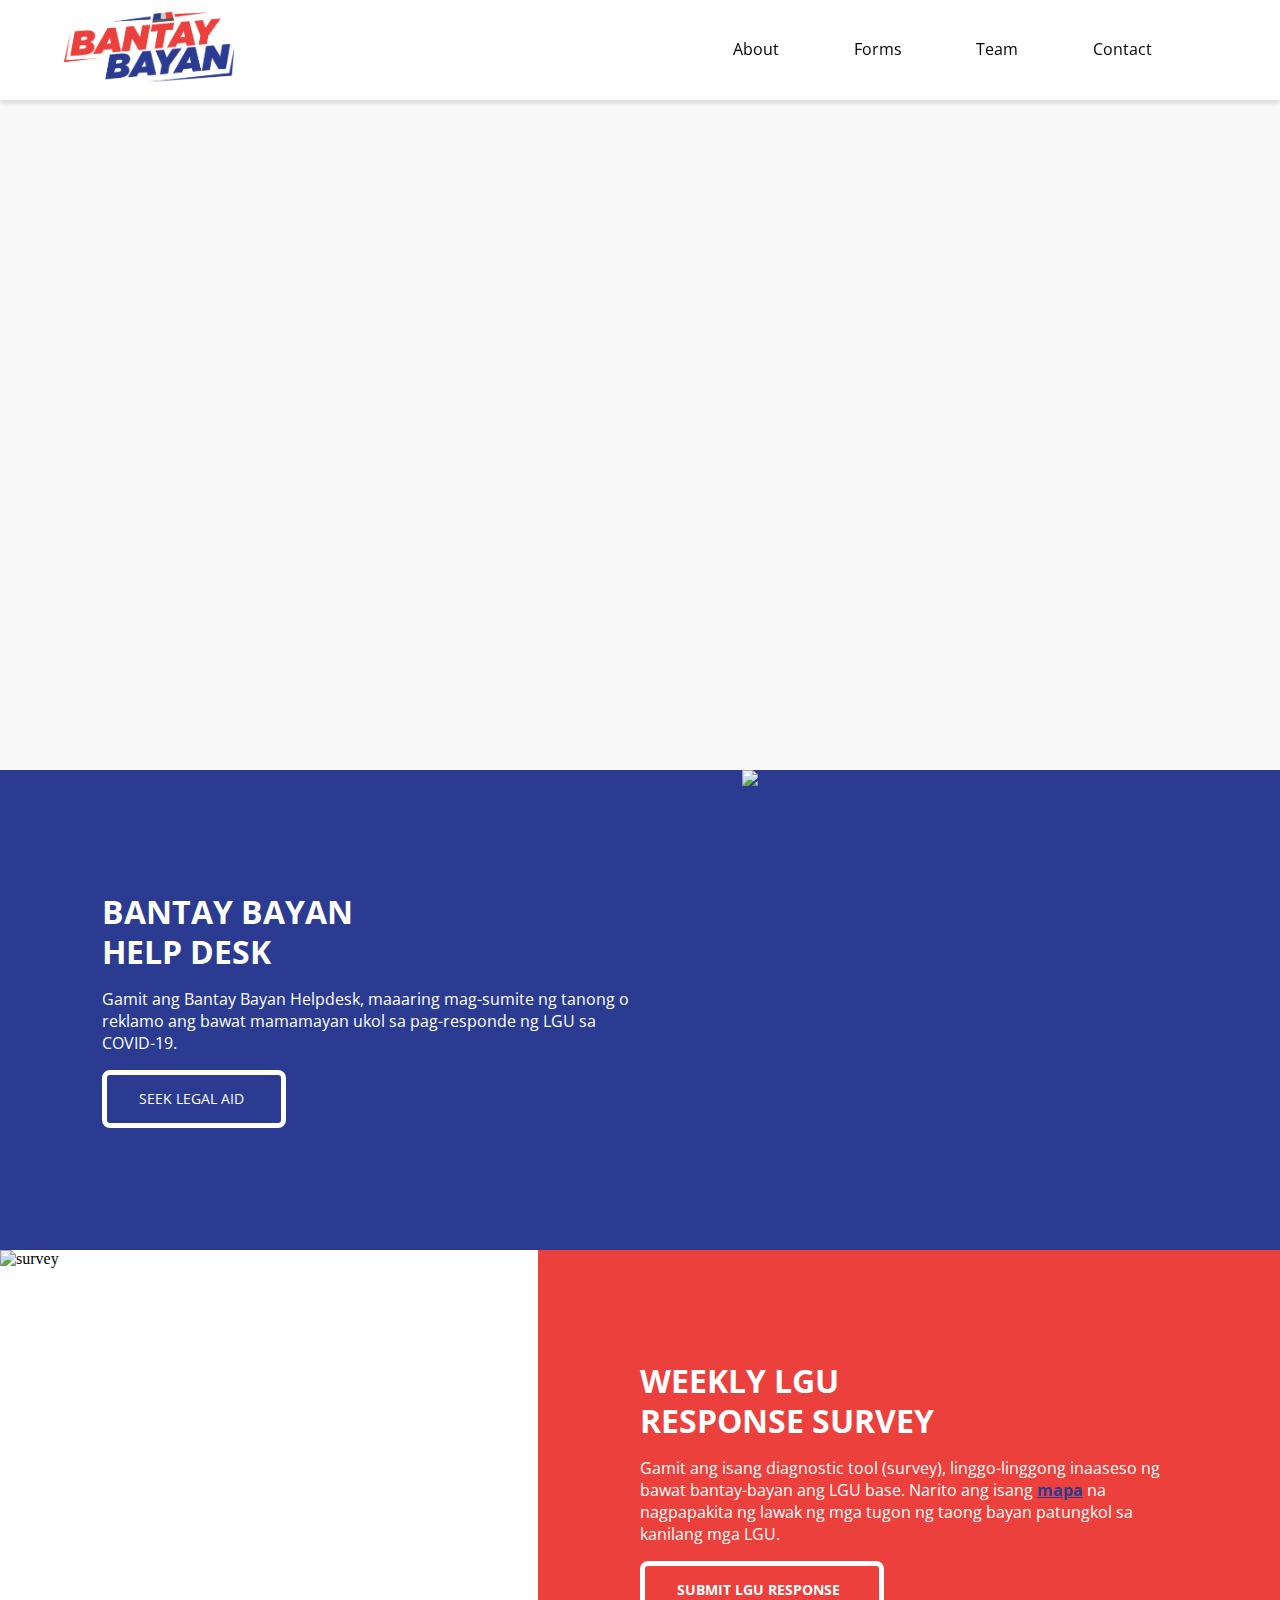
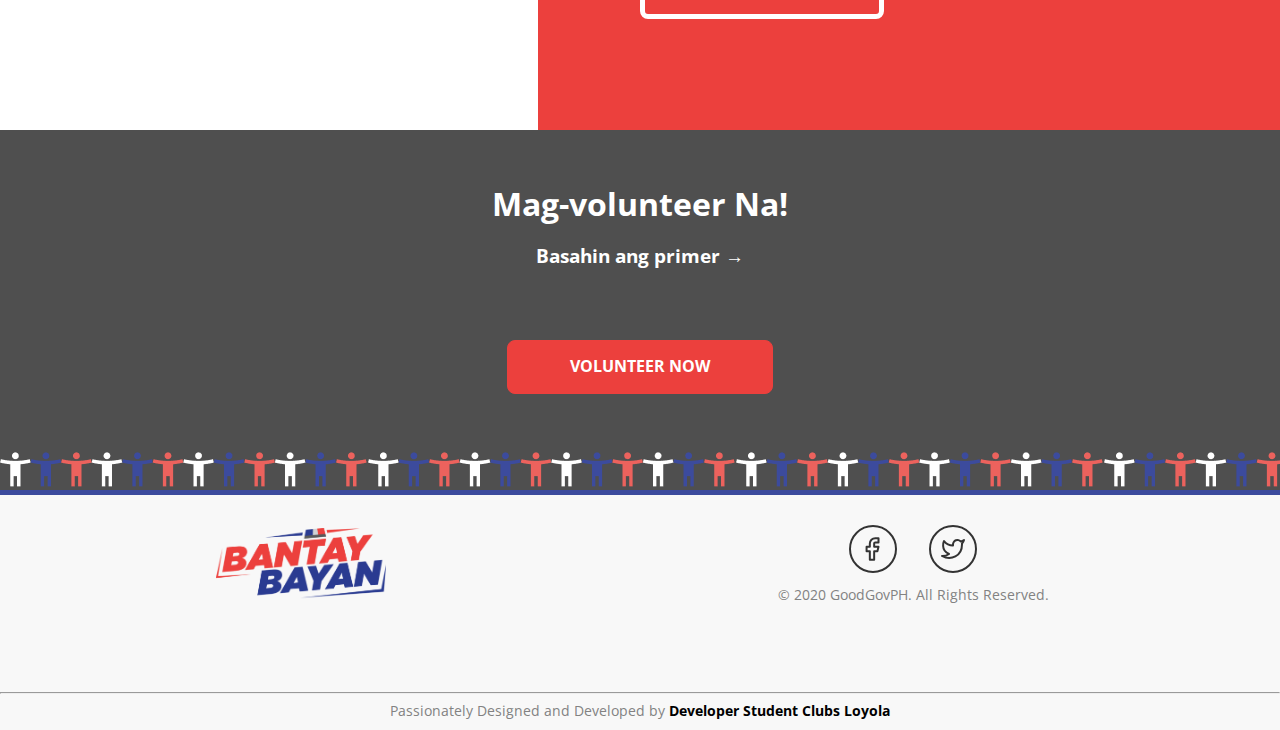
==== public/index.html @ 142b0f73 "remove faqs" ====
<!DOCTYPE html>
<html>

<head>
  <meta charset="utf-8">
  <meta name="viewport" content="width=device-width, initial-scale=1">
  <title>Bantay Bayan</title>


  <meta name="description" content="" />

  <!-- Facebook Meta -->
  <meta property="og:title" content="Bantay Bayan" />
  <meta property="og:type" content="website" />
  <!-- <meta property="og:image" content="http://uxchill.uxsociety.org/uxchillmetadata.png" /> -->
  <meta property="og:description" content="" />

  <!-- update the version number as needed -->
  <script defer src="/__/firebase/7.14.0/firebase-app.js"></script>
  <!-- include only the Firebase features as you need -->
  <script defer src="/__/firebase/7.14.0/firebase-auth.js"></script>
  <script defer src="/__/firebase/7.14.0/firebase-database.js"></script>
  <script defer src="/__/firebase/7.14.0/firebase-messaging.js"></script>
  <script defer src="/__/firebase/7.14.0/firebase-storage.js"></script>
  <!-- initialize the SDK after all desired features are loaded -->
  <script defer src="/__/firebase/init.js"></script>

  <link href="https://fonts.googleapis.com/css2?family=Open+Sans&display=swap" rel="stylesheet">

  <link rel="stylesheet" href="./src/stylesheets/normalize.css">
  <link rel="stylesheet" href="./src/stylesheets/main.css">
  <link rel="stylesheet" href="./src/stylesheets/styles.css">


</head>

<body>

  <nav>
    <label for="check" class="burger_icon">
      <div class="bar1"></div>
      <div class="bar2"></div>
      <div class="bar3"></div>
    </label>

    <input type="checkbox" class="checkbox" id="check" />

    <a href="index.html">
      <img src="./src/assets/images/bantay_bayan_logo.png" class="navLogo" alt="logo" />
    </a>

    <ul class="page_menu">
      <li>
        <!--Buffer-->
      </li>
      <li>
        <a class="about" href="about.html">About</a>
      </li>

      <!--Indepent Forms-->
      <li class="formsdrop_independent">
        <a href="weekly-reports.html" rel="noopener noreferrer" class="WR_Form">Weekly Reports</a>
      </li>
      <li class="formsdrop_independent">
        <a href="help-desk.html" rel="noopener noreferrer" class="HD_Form">Help Desk</a>
      </li>
      <li class="formsdrop_independent">
        <a href="volunteers.html" rel="noopener noreferrer" class="V_Form">Volunteers</a>
      </li>
      <!--End-->

      <li id="forms_id">
        <div class="forms">Forms</div>
        <div class="formsdrop">
          <a href="weekly-reports.html" rel="noopener noreferrer">Weekly Reports</a>
          <a href="help-desk.html" rel="noopener noreferrer">Help Desk</a>
          <a href="volunteers.html" rel="noopener noreferrer">Volunteers</a>
        </div>
      </li>
      <!-- <li>
        <a class="faqs" href="faqs.html">FAQs</a>
      </li> -->
      <li>
        <a class="team" href="teams.html">Team</a>
      </li>
      <li>
        <a class="contact" href="contact.html">Contact</a>
      </li>
    </ul>
  </nav>


  <div class="main">
  </div>

  <div class="helpdesk">
    <div class="helpdesk_content">
      <h1>BANTAY BAYAN <br> HELP DESK </h1>
      <p>
        Gamit ang Bantay Bayan Helpdesk, maaaring mag-sumite ng tanong o reklamo ang bawat mamamayan ukol sa
        pag-responde ng LGU sa <br> COVID-19.
      </p>
      <a href="help-desk.html">SEEK LEGAL AID</a>
    </div>

    <img src="./src/assets/images/help_desk.png" class="helpdesk_pic">

  </div>

  <div class="survey">

    <img class="survey_pic" src="./src/assets/images/weekly_response.png" alt="survey">

    <div class="survey_content">
      <h1>WEEKLY LGU <br> RESPONSE SURVEY </h1>
      <p>
        Gamit ang isang diagnostic tool (survey), linggo-linggong inaaseso ng bawat bantay-bayan ang LGU base. Narito
        ang isang <a href="lgu-response-map.html">mapa</a> na nagpapakita ng lawak ng mga tugon ng taong bayan patungkol
        sa kanilang mga LGU.
      </p>
      <a href="weekly-reports.html" id="submit-lgu-response">SUBMIT LGU RESPONSE</a>
    </div>
  </div>

  <div class="volunteer">
    <div class="volunteer_content">
      <div class="volunteer_label">
        <h1>Mag-volunteer Na!</h1>
        <h3>Basahin ang primer &#8594;</h3>
      </div>
      <a href="volunteers.html">VOLUNTEER NOW</a>
      <div class="minimen">
        <img src="./src/assets/images/Volunteers.png">
        <img src="./src/assets/images/Volunteers.png">
        <img src="./src/assets/images/Volunteers.png">
        <img src="./src/assets/images/Volunteers.png">
      </div>
    </div>
  </div>


  <footer>
    <div class="footerContent">
      <img src="./src/assets/images/bantay_bayan_logo.png" alt="logo" width="170" className="footerLogo" />
      <div class="footerSubContent">
        <div class="footerIcons">
          <a href="https://www.facebook.com/BantayBayanTayo" target="_blank" rel="noopener noreferrer">
            <svg width="48" height="48" viewBox="0 0 48 48" fill="none" xmlns="http://www.w3.org/2000/svg">
              <circle cx="24" cy="24" r="23" stroke="#333333" stroke-width="2" />
              <path
                d="M29.5 13.1666H26.25C24.8134 13.1666 23.4357 13.7373 22.4198 14.7531C21.404 15.769 20.8333 17.1467 20.8333 18.5833V21.8333H17.5833V26.1666H20.8333V34.8333H25.1667V26.1666H28.4167L29.5 21.8333H25.1667V18.5833C25.1667 18.296 25.2808 18.0204 25.484 17.8173C25.6871 17.6141 25.9627 17.5 26.25 17.5H29.5V13.1666Z"
                stroke="#333333" stroke-width="2" stroke-linecap="round" stroke-linejoin="round" />
            </svg>
          </a>

          <a href="https://www.facebook.com/BantayBayanTayo" target="_blank" rel="noopener noreferrer">
            <svg width="48" height="48" viewBox="0 0 48 48" fill="none" xmlns="http://www.w3.org/2000/svg">
              <circle cx="24" cy="24" r="23" stroke="#333333" stroke-width="2" />
              <path
                d="M35 15C34.0424 15.6755 32.9821 16.1922 31.86 16.53C31.2577 15.8376 30.4573 15.3467 29.567 15.124C28.6767 14.9012 27.7395 14.9572 26.8821 15.2845C26.0247 15.6118 25.2884 16.1944 24.773 16.9538C24.2575 17.7131 23.9877 18.6124 24 19.53V20.53C22.2426 20.5756 20.5013 20.1859 18.931 19.3955C17.3607 18.6051 16.0103 17.4387 15 16C15 16 11 25 20 29C17.9405 30.398 15.4872 31.099 13 31C22 36 33 31 33 19.5C32.9991 19.2215 32.9723 18.9436 32.92 18.67C33.9406 17.6635 34.6608 16.3928 35 15V15Z"
                stroke="#333333" stroke-width="2" stroke-linecap="round" stroke-linejoin="round" />
            </svg>
          </a>
        </div>
        <label>&copy; 2020 GoodGovPH. All Rights Reserved.</label>
      </div>
    </div>

    <div class="footerDSC">
      <hr />
      <label>Passionately Designed and Developed by
        <a href="https://dscadmu.org">Developer Student Clubs Loyola</a></label>
    </div>
  </footer>
</body>

</html>
---- public/src/stylesheets/main.css ----
html,
body {
    background: #F8F8F8;
}

.container {
    margin-top: 100px;
    min-height: 100vh;
}
---- public/src/stylesheets/styles.css ----
a,
.forms {
    color: black;
    text-decoration: none;
    font-family: 'Open Sans', sans-serif;
    cursor: pointer;
}


/*Navigation Bar*/
nav {
    display: flex;
    justify-content: center;
    align-items: center;
    position: fixed;
    z-index: 9999999999999999999999999;
    left: 0;
    top: 0;
    width: 100vw;
    height: 100px;
    background-color: white;
    box-shadow: 0 4px 4px rgba(0, 0, 0, 0.1);
}

.checkbox {
    display: none;
}

.burger_icon {
    display: none;
    position: absolute;
    top: 32px;
    right: 32px;
    cursor: pointer;
    margin: 0 16px;
}

.bar1,
.bar2,
.bar3 {
    width: 35px;
    height: 5px;
    margin: 5px 0;
    background-color: #333;
}

.navLogo {
    width: 170px;
    margin-left: 5vw;
}


.page_menu {
    display: flex;
    justify-content: space-between;
    width: 40vw;
    margin-left: 30vw;
    margin-right: 10vw;
    list-style-type: none;
}

.formsdrop_independent {
    display: none;
}

.about:hover {
    color: #2B3B92;
}

.forms:hover {
    color: #EB413A;
}

.formsdrop {
    display: none;
    flex-direction: column;
    justify-content: space-around;
    align-self: center;
    text-align: center;

    position: absolute;
    background-color: white;
    width: 220px;
    min-height: 130px;
    box-shadow: 0 8px 16px 0 rgba(0, 0, 0, 0.2);
    z-index: 2;
}

.formsdrop a {
    display: block;
    padding: 14px 32px;
}

.forms:hover+.formsdrop {
    display: flex;
}

.formsdrop:hover {
    display: flex;
}

.formsdrop a:hover {
    background-color: #ddd;
}

.faqs:hover {
    color: #2B3B92;
}

.team:hover {
    color: #EB413A;
}

.contact:hover {
    color: #2B3B92;
}

/*Footer*/
footer {
    display: flex;
    flex-direction: column;
    justify-content: space-between;
    max-width: 100%;
    height: 235px;
    border-top: 5px solid #3C4B9D;
    color: #828282;
    font-family: 'Open Sans', sans-serif;
    font-size: 14px;
    line-height: 19px;
}

.footerContent {
    display: flex;
    justify-content: space-around;
    align-items: center;
    padding: 0 30px;
    margin-top: 30px;
}

.footerSubContent {
    display: flex;
    flex-direction: column;
    margin-left: 5px;
    padding: 0 16px;
}

.footerSubContent label {
    text-align: center;
}

.footerSubContent label {
    text-align: center;
}

.footerSubContent label {
    text-align: center;
}

.footerIcons {
    display: flex;
    justify-content: center;
    margin-bottom: 8px;
}

.footerIcons svg {
    margin: 0 16px;
}


.footerDSC {
    text-align: center;
    margin-bottom: 10px;
}

.footerDSC a {
    font-weight: bold;
}

/*************************************************************************************************************/


/*************************************************************************************************************/
/*HOMEPAGE*/
/*************************************************************************************************************/


/*Main Section*/
.main {
    width: 100vw;
    height: 600px;
    max-width: 100%;
    padding-top: 100px;
    margin-top: 70px;
    background: url("../assets/images/hero_image.png");
    background-size: 100% 100%;
    background-position: center;
    background-repeat: no-repeat;
}

/*************************************************************************************************************/
/*Helpdesk Section*/
.helpdesk {
    display: flex;
    flex-wrap: nowrap;
    width: 100vw;
    max-width: 100%;
    background: #2A3B91;
}

.helpdesk_content {
    display: flex;
    flex-direction: column;
    justify-content: center;
    width: 50vw;
    height: 480px;
    max-width: 50%;
    padding: 0 8vw;
}

.helpdesk_content p {
    font-family: 'Open Sans', sans-serif;
    color: white;
    line-height: 22px;
}

.helpdesk_content h1 {
    font-family: 'Open Sans', sans-serif;
    color: white;
    margin-top: 0;
    margin-bottom: 0;
    line-height: 40px;
}

.helpdesk_content button {
    text-decoration: none;
}

.helpdesk_content a {
    width: 110px;
    padding: 16px 32px;
    border: 5px solid white;
    border-radius: 8px;
    background-color: #2A3B91;
    color: white;
    font-size: 14px;
    text-decoration: none;
}

.helpdesk_pic {
    width: 50vw;
    max-width: 50%;
}

/*************************************************************************************************************/
/*Survey Section*/
.survey {
    display: flex;
    flex-wrap: nowrap;
    width: 100vw;
    max-width: 100%;
    background: white;
}

.survey_content {
    display: flex;
    flex-direction: column;
    justify-content: center;
    width: 50vw;
    height: 480px;
    max-width: 50%;
    padding: 0 8vw;
    background: #EC403D;
}

.survey_content p {
    font-family: 'Open Sans', sans-serif;
    color: white;
    line-height: 22px;
}

.survey_content a {
    font-weight: bold;
    text-decoration: underline;
    color: #2A3B91;
}

.survey_content h1 {
    font-family: 'Open Sans', sans-serif;
    color: white;
    margin-top: 0;
    margin-bottom: 0;
    line-height: 40px;
}

.survey_content button {
    text-decoration: none;
}

#submit-lgu-response {
    width: 170px;
    padding: 16px 32px;
    border: 5px solid white;
    border-radius: 8px;
    background-color: #EC403D;
    color: white;
    font-size: 14px;
    font-family: 'Open Sans', sans-serif;
    text-decoration: none;
}

.survey_pic {
    width: 50vw;
    max-width: 50%;
}

/*************************************************************************************************************/
/*Volunteer Section*/
.volunteer {
    width: 100vw;
    height: 360px;
    max-width: 100%;
    background: #4F4F4F;
}

.volunteer_content {
    display: flex;
    flex-direction: column;
    justify-content: space-between;
    align-items: center;
    height: inherit;
    background-color: #4F4F4F;
}

.volunteer_label {
    padding-top: 35px;
    color: white;
    font-family: 'Open Sans', sans-serif;
    text-align: center;
}

.volunteer_content a {
    width: 200px;
    height: 20px;
    font-family: 'Open Sans', sans-serif;
    font-weight: bold;
    text-align: center;
    color: white;
    background-color: #EC403D;
    border: 1px solid #EC403D;
    border-radius: 8px;
    text-decoration: none;
    padding: 16px 32px;
}

.minimen {
    display: flex;
    max-width: 100%;
    overflow-x: hidden;
}

.minimen img {
    margin-left: -5px;
    margin-right: -4px;
}

/*************************************************************************************************************/



/*************************************************************************************************************/
/*ABOUT*/
/*************************************************************************************************************/

/*Overview Section*/
.whitebg {
    background: white;
}

.ovw_bantaybayan {
    display: flex;
    align-content: center;
    width: 100vw;
    height: 400px;
    max-width: 100%;
    margin-top: 100px;
    background: url("../assets/images/about_bantaybayan.png");
    background-position: right bottom;
    background-size: 100%;
    background-repeat: no-repeat;
}

.ovw_bantaybayan_content {
    width: 35%;
    margin: 10vh 5vw;
    color: black;
    font-size: 17px;
    font-family: 'Open Sans', sans-serif;
    line-height: 30px;
}

.ovw_bantaybayan_content h5 {
    margin-bottom: 0;
}


/*************************************************************************************************************/
/*Enumeration Section*/
.enm_bantaybayan {
    display: flex;
    flex-direction: column;
    justify-content: space-around;
    align-items: center;
    width: 100vw;
    max-width: 100%;
    height: 640px;
    padding-bottom: 5vh;
    background: #F8F8F8;
}

.enm_bantaybayan_label {
    display: flex;
    width: 80vw;
}

.enm_bantaybayan_label p {
    color: #828282;
    font-family: 'Open Sans', sans-serif;
}

.enm_bantaybayan_card1,
.enm_bantaybayan_card2,
.enm_bantaybayan_card3,
.enm_bantaybayan_card4 {
    display: flex;
    align-items: center;
    width: 80vw;
    height: 15vh;
    padding: 8px 16px;
    background: white;
    box-shadow: 0 4px 8px 0 rgba(0, 0, 0, 0.2);
    transition: 0.3s;
}

.enm_bantaybayan_card1 h1,
.enm_bantaybayan_card2 h1,
.enm_bantaybayan_card3 h1,
.enm_bantaybayan_card4 h1 {
    color: #EC403D;
    font-size: 7vh;
    font-family: 'Open Sans', sans-serif;
    margin: 0 2vw;
}

.enm_bantaybayan_card1 p,
.enm_bantaybayan_card2 p,
.enm_bantaybayan_card3 p,
.enm_bantaybayan_card4 p {
    color: black;
    font-family: 'Open Sans', sans-serif;
}

.enm_bantaybayan_card1:hover,
.enm_bantaybayan_card2:hover,
.enm_bantaybayan_card3:hover,
.enm_bantaybayan_card4:hover {
    box-shadow: 0 8px 16px 0 rgba(0, 0, 0, 0.3);
}

/*************************************************************************************************************/
/*Details Section*/
.dtl_bantaybayan {
    display: flex;
    flex-direction: column;
    width: 100vw;
    max-width: 100%;
    background: white;
}

.citizen_mobilization {
    display: flex;
    flex-direction: column;
    width: 80vw;
    margin: 15vh auto 0 auto;
}

.citizen_mobilization_subcontent {
    display: flex;
    justify-content: space-between;
    align-items: center;
    margin-bottom: 30px;
}

.citizen_mobilization_subcontent div {
    width: 60%;
}

.citizen_mobilization_subcontent h4 {
    color: #3C4B9D;
    font-family: 'Open Sans', sans-serif;
    font-size: 24px;
    font-weight: bold;
}

.citizen_mobilization_subcontent h5 {
    margin-bottom: 0;
    color: #1d1c1c;
    font-family: 'Open Sans', sans-serif;
    font-size: 19px;
    font-weight: bold;
}

.citizen_mobilization_subcontent p {
    color: #828282;
    font-family: 'Open Sans', sans-serif;
    font-size: 17px;
    line-height: 30px;
}

.citizen_mobilization_logo {
    width: 270px;
    height: 270px;
}

.citizen_mobilization_cards {
    display: flex;
    flex-wrap: wrap;
    justify-content: space-between;
}

.citizen_mobilization_card1,
.citizen_mobilization_card2,
.citizen_mobilization_card3,
.citizen_mobilization_card4 {
    width: 24%;
    height: 200px;
    border: 1px solid #BDBDBD;
    box-sizing: border-box;
    border-radius: 4px;
}

.citizen_mobilization_card1 p,
.citizen_mobilization_card2 p,
.citizen_mobilization_card3 p,
.citizen_mobilization_card4 p {
    display: flex;
    align-content: center;
    color: #4F4F4F;
    font-family: 'Open Sans', sans-serif;
    font-size: 12px;
    line-height: 30px;
}

.citizen_mobilization_card1 img,
.citizen_mobilization_card2 img,
.citizen_mobilization_card3 img,
.citizen_mobilization_card4 img {
    width: 20px;
    height: 20px;
    margin: 5px 10px 0;
}

.citizen_mobilization_card1 ul,
.citizen_mobilization_card2 ul,
.citizen_mobilization_card3 ul,
.citizen_mobilization_card4 ul {
    font-family: 'Open Sans', sans-serif;
    font-size: 12px;
    line-height: 25px;
    color: #828282;
}

.citizen_mobilization hr {
    width: 100%;
    margin-top: 7vh;
}

.legal_response {
    display: flex;
    flex-direction: column;
    width: 80vw;
    margin: 0 auto;
}

.legal_response_content {
    display: flex;
    justify-content: space-between;
    align-items: center;
    width: inherit;
}

.legal_response_subcontent {
    width: 60%;
}

.legal_response_subcontent h4 {
    color: #3C4B9D;
    font-family: 'Open Sans', sans-serif;
    font-size: 24px;
    font-weight: bold;
}

.legal_response_subcontent p {
    color: #828282;
    font-family: 'Open Sans', sans-serif;
    font-size: 17px;
    line-height: 30px;
}

.legal_response_logo {
    width: 190px;
    height: 190px;
    margin: 0 5vw;
}

.lr_logo2 {
    margin-left: 94px;
}

.legal_response hr {
    width: 100%;
    margin-top: 7vh;
}

.usap_tayo {
    display: flex;
    flex-direction: column;
    width: 80vw;
    margin: 0 auto;
}

.usap_tayo_content {
    display: flex;
    justify-content: space-between;
    align-items: center;
    width: inherit;
}

.usap_tayo_subcontent {
    width: 60%;
}

.usap_tayo_subcontent h4 {
    color: #3C4B9D;
    font-family: 'Open Sans', sans-serif;
    font-size: 24px;
    font-weight: bold;
}

.usap_tayo_subcontent p {
    color: #828282;
    font-family: 'Open Sans', sans-serif;
    font-size: 17px;
    line-height: 30px;
}

.usap_tayo_logo {
    width: 190px;
    height: 190px;
    margin: 0 5vw;
}

.usap_tayo iframe {
    width: 100%;
    height: 232px;
    margin-top: 7vh;
    margin-bottom: 15vh;
}

/*************************************************************************************************************/
/*Partner Section*/
.partner_details {
    display: flex;
    flex-direction: column;
    width: 100vw;
    max-width: 100%;
    background: #F8F8F8;
}

.partner_label p {
    width: 80%;
    color: #828282;
    font-family: 'Open Sans', sans-serif;
    margin: 60px auto 30px auto;
    text-align: center;
}

.partner_content {
    display: flex;
    justify-content: space-around;
    align-items: center;
    width: 80%;
    margin: 0 auto 15vh auto;
    background: #F8F8F8;
}

.partner_subcontent1 {
    width: 38%;
    padding: 5%;
    box-shadow: 0px 4px 4px rgba(0, 0, 0, 0.05);
    border-radius: 4px;
    background: white;
}

.partner_subcontent1_head {
    display: flex;
    align-items: center;
}

.abt_good_gov_logo {
    width: 80px;
    margin-right: 10px;
}

.partner_subcontent1_head h4 {
    font-family: 'Open Sans', sans-serif;
    color: #4F4F4F;
    margin-right: 10px;
}

.abt_fb_1 {
    margin-right: 5px;
}

.partner_subcontent1 p {
    font-family: 'Open Sans', sans-serif;
    font-size: 14px;
    line-height: 30px;
    color: #828282;
}

.partner_subcontent2 {
    width: 38%;
    padding: 5%;
    box-shadow: 0px 4px 4px rgba(0, 0, 0, 0.05);
    border-radius: 4px;
    background: white;
}

.partner_subcontent2_head {
    display: flex;
    align-items: center;
}

.abt_dsc_logo {
    width: 80px;
    margin-right: 10px;
}

.partner_subcontent2_head h4 {
    font-family: 'Open Sans', sans-serif;
    color: #4F4F4F;
    margin-right: 10px;
}

.abt_fb_2 {
    margin-right: 5px;
}

.partner_subcontent2 p {
    font-family: 'Open Sans', sans-serif;
    font-size: 14px;
    line-height: 30px;
    color: #828282;
}

/*************************************************************************************************************/
/*Organization Logos Section*/
.organizations {
    display: flex;
    flex-direction: column;
    width: 100vw;
    max-width: 100%;
    background: white;
}

.organizations_label p {
    width: 80%;
    color: #828282;
    font-family: 'Open Sans', sans-serif;
    margin: 60px auto 30px auto;
    text-align: center;
}

.org_content {
    display: flex;
    justify-content: center;
    align-items: center;
    flex-wrap: wrap;
    width: 75%;
    margin: auto;
    padding-bottom: 90px;
}

.org {
    display: flex;
    flex-direction: column;
    align-items: center;
    width: 120px;
    height: 100%;
    margin: 30px;
}

.org h4 {
    font-family: 'Open Sans', sans-serif;
    color: #4F4F4F;
    margin: 5px 0;
    text-align: center;
}

.the_initiative_ph_logo,
.kadiwa_logo,
.kilos_logo,
.advocates_logo,
.skc_logo {
    object-fit: contain;
    width: 120px;
    height: 120px;
    margin-bottom: 5px;
}

.about_footer {
    display: flex;
    flex-direction: column;
    justify-content: space-between;
    max-width: 100%;
    height: 235px;
    border-top: 5px solid #FFEB34;
    color: #828282;
    font-family: 'Open Sans', sans-serif;
    font-size: 14px;
    line-height: 19px;
}

/*************************************************************************************************************/


/*************************************************************************************************************/
/*TEAM*/
/*************************************************************************************************************/
.teams_header {
    display: flex;
    align-items: center;
    width: 100%;
    height: 140px;
    background: linear-gradient(rgba(0, 0, 0, 0.7), rgba(0, 0, 0, 0.7)), url("../assets/images/about_bantaybayan.png");
    background-position: center;
}

.teams_header h1 {
    font-family: 'Open Sans', sans-serif;
    font-size: 24px;
    line-height: 33px;
    color: #FFFFFF;
    margin-left: 8vw;
}

/*************************************************************************************************************/
/*Structure Section*/
.teams_structure {
    width: 100vw;
    max-width: 100%;
    background: white;
}

.teams_structure_body {
    display: flex;
    justify-content: center;
    align-items: center;
    width: 100%;
}

.teams_structure_body img {
    width: 90vw;
    margin: 80px 0;
}

/*************************************************************************************************************/
/*GoodGovPH and DSC Section*/
.team {
    width: 100%;
}

.team_members {
    display: flex;
    justify-content: space-around;
    flex-wrap: wrap;
    width: 90%;
    padding: 5%;
}

.member {
    display: flex;
    flex-direction: column;
    align-items: center;
    width: 260px;
    height: 230px;
    margin: 20px 0;
}

.member img {
    width: 160px;
    height: 160px;
    border-radius: 50%;
    object-fit: cover;
}

.member h3 {
    font-family: 'Open Sans', sans-serif;
    font-weight: normal;
    font-size: 16px;
    line-height: 20px;
    color: #4F4F4F;
    margin-bottom: 0;
}

.member h5 {
    font-family: 'Open Sans', sans-serif;
    font-weight: bold;
    font-size: 10px;
    line-height: 20px;
    color: #3C4B9D;
    margin-top: 0;
}

/*************************************************************************************************************/
@media screen and (max-width: 1330px) {

    .partner_subcontent1,
    .partner_subcontent2 {
        min-height: 400px;
    }
}

@media screen and (max-width: 1300px) {

    /*ABOUT SETTINGS*/

    .citizen_mobilization_cards {
        height: 420px;
    }

    .citizen_mobilization_card1,
    .citizen_mobilization_card2,
    .citizen_mobilization_card3,
    .citizen_mobilization_card4 {
        width: 49%;
        margin: 5px 0;
    }
}

@media screen and (max-width: 1240px) {

    .partner_subcontent1,
    .partner_subcontent2 {
        min-height: 450px;
    }
}

@media screen and (max-width: 1000px) {
    .navLogo {
        width: 120px;
        margin-left: -45vw;
    }

    .burger_icon {
        display: block;
    }

    #forms_id {
        display: none;
    }

    .formsdrop_independent {
        display: block;
    }

    .page_menu {
        flex-direction: column;
        justify-content: center;
        width: 100vw;
        max-width: inherit;
        height: 100vh;
        align-items: center;
        text-align: center;
        position: fixed;
        top: 0;
        top: -100%;
        background: white;
        padding: 0;
        margin: 0;
        transition: all 0.5s;
        z-index: -1;
        opacity: 0;
    }

    .page_menu li {
        margin: 4vh 0;
    }

    .about:hover {
        color: #2B3B92;
    }

    .WR_Form:hover {
        color: #EB413A;
    }

    .HD_Form:hover {
        color: #2B3B92;
    }

    .V_Form:hover {
        color: #EB413A;
    }

    .faqs:hover {
        color: #2B3B92;
    }

    .team:hover {
        color: #EB413A;
    }

    .contact:hover {
        color: #2B3B92;
    }

    #check:checked~ul {
        top: 0;
        opacity: 1;
    }

    .main {
        background-size: 180% 100%;
        background-position: right center;
    }

    .helpdesk {
        flex-direction: column-reverse;
        overflow-x: hidden;
    }

    .helpdesk_content {
        width: 90vw;
        max-width: 90%;
    }

    .helpdesk_pic {
        width: 100vw;
        max-width: 100%;
    }

    .survey {
        flex-direction: column;
        overflow-x: hidden;
    }

    .survey_content {
        width: 90vw;
        max-width: 90%;
    }

    .survey_pic {
        width: 100vw;
        max-width: 100%;
    }

    /*ABOUT SETTINGS*/

    .ovw_bantaybayan_logo {
        display: none;
    }

    .ovw_bantaybayan_content {
        width: 75%;
    }

    .citizen_mobilization_subcontent div {
        width: 100%;
    }

    .citizen_mobilization_logo {
        display: none
    }

    .legal_response_logo {
        display: none;
    }

    .legal_response_subcontent {
        width: 100%
    }

    .usap_tayo_logo {
        display: none;
    }

    .usap_tayo_subcontent {
        width: 100%;
    }

    .partner_content {
        flex-direction: column;
    }

    .partner_subcontent1 {
        width: 100%;
        height: auto;
        margin-bottom: 10px;
    }

    .partner_subcontent2 {
        width: 100%;
        height: auto;
    }

}

@media screen and (max-width: 700px) {

    /*ABOUT SETTINGS*/

    .citizen_mobilization_cards {
        height: 910px;
    }

    .citizen_mobilization_card1,
    .citizen_mobilization_card2,
    .citizen_mobilization_card3,
    .citizen_mobilization_card4 {
        width: 98%;
    }

    /*TEAM SETTINGS*/

    .teams_structure {
        display: none;
    }
}

@media screen and (max-width: 550px) {
    .main {
        height: 450px;
    }

    .ovw_bantaybayan_content {
        font-size: 13px;
    }
}

@media screen and (max-width: 375px) {
    .navLogo {
        margin-left: -43vw;
    }

    .main {
        height: 300px;
        margin-top: 100px;
    }

    .footerContent {
        margin-top: 0;
        justify-content: space-around;
        flex-direction: column;
    }

    .footerContent img,
    .footerIcons {
        margin-top: 10px;
    }

    /*ABOUT SETTINGS*/

    .ovw_bantaybayan_content {
        width: 100%;
        font-size: 12px;
    }

    .enm_bantaybayan_card1 p,
    .enm_bantaybayan_card2 p,
    .enm_bantaybayan_card3 p,
    .enm_bantaybayan_card4 p {
        font-size: 10px;
    }

    .citizen_mobilization_card1 p,
    .citizen_mobilization_card2 p,
    .citizen_mobilization_card3 p,
    .citizen_mobilization_card4 p {
        font-size: 11px;
    }

    .citizen_mobilization_card1 ul,
    .citizen_mobilization_card2 ul,
    .citizen_mobilization_card3 ul,
    .citizen_mobilization_card4 ul {
        font-size: 11px;
    }

    .org_content {
        flex-direction: column;
        margin-bottom: 50px;
    }

    .org1,
    .org2 {
        margin-bottom: 40px;
    }
}

/*************************************************************************************************************/
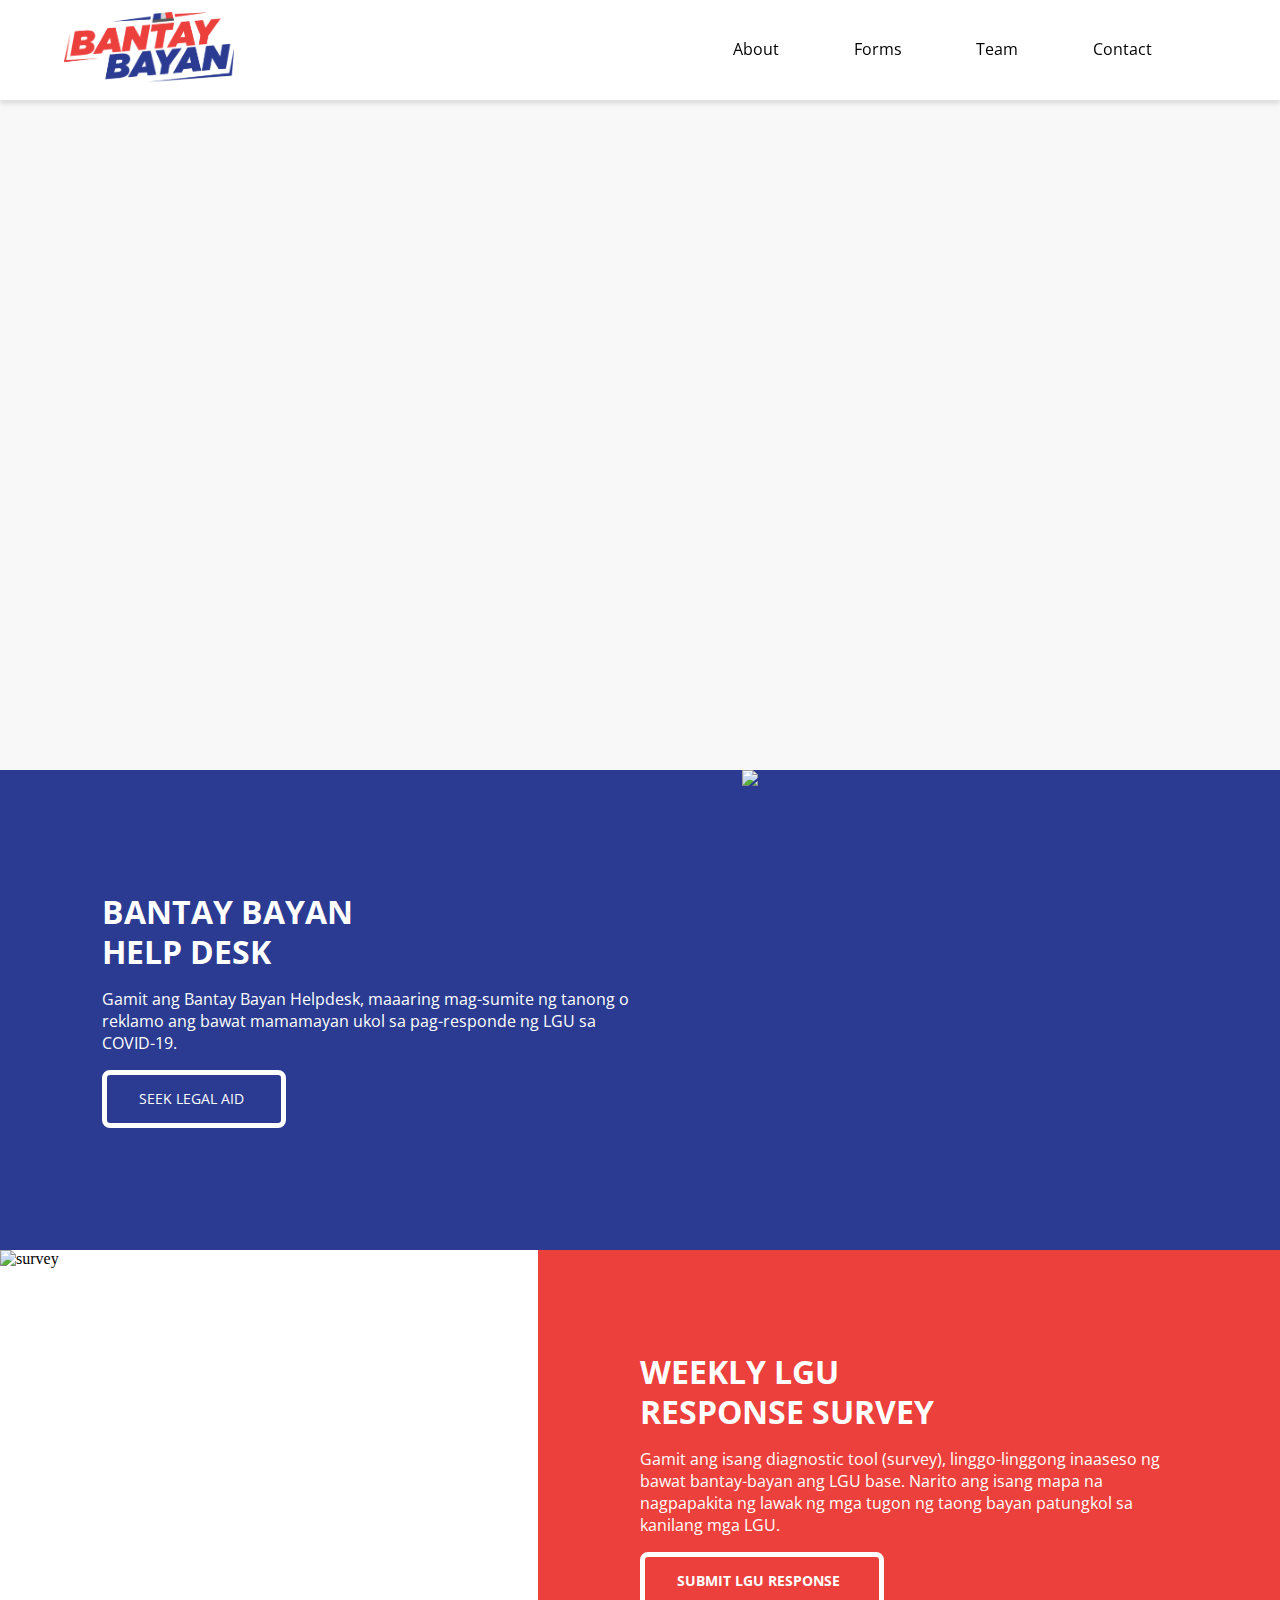
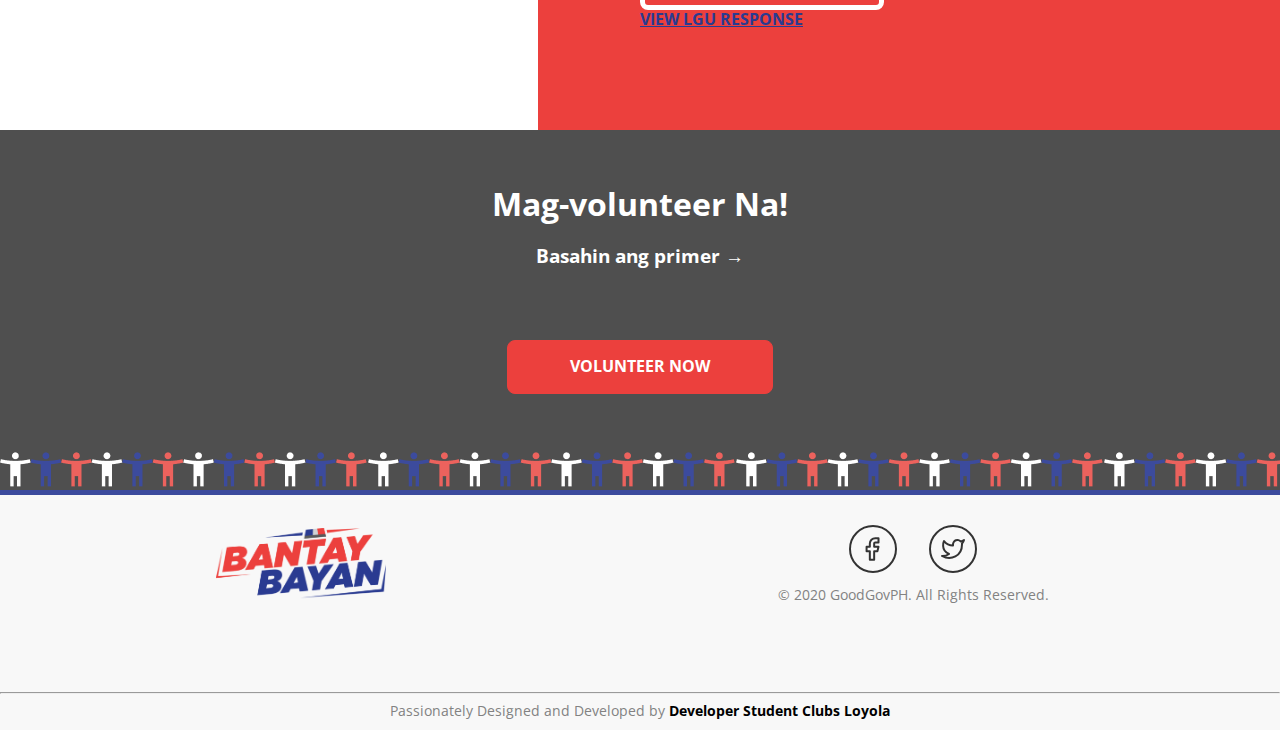
==== commit 069c3b6f: "fix metadata" ====
--- a/public/index.html
+++ b/public/index.html
@@ -4,16 +4,19 @@
 <head>
   <meta charset="utf-8">
   <meta name="viewport" content="width=device-width, initial-scale=1">
-  <title>Bantay Bayan</title>
-
-
-  <meta name="description" content="" />
-
-  <!-- Facebook Meta -->
+  <title>Home | Bantay Bayan</title>
   <meta property="og:title" content="Bantay Bayan" />
+  <meta developer="Harvey Jay Sison" site="https://harveysison.com">
+  <meta developer="Tyrone Justin Sta. Maria" site="https://github.com/tanzellgo">
   <meta property="og:type" content="website" />
-  <!-- <meta property="og:image" content="http://uxchill.uxsociety.org/uxchillmetadata.png" /> -->
-  <meta property="og:description" content="" />
+  <meta property="og:url" content="https://bantaybayan.com/" />
+  <meta property="og:image" content="http://bantaybayan.com/src/assets/images/hero_image.png" />
+  <meta property="og:image:secure_url" content="https://bantaybayan.com/src/assets/images/hero_image.png" />
+  <meta property="og:site_name" content="Bantay Bayan" />
+  <meta property="og:description"
+    content="Ang Bantay Bayan ay citizen-watch program na inilunsad ng GoodGov PH upang siguraduhin na ang ating mga lokal na pamahalaan (LGU) ay may ginagawang mga hakbang sa mga pangangailangan ng mga mamamayan sa panahon ng krisis tulad ng COVID-19." />
+  <meta name="description"
+    content="Ang Bantay Bayan ay citizen-watch program na inilunsad ng GoodGov PH upang siguraduhin na ang ating mga lokal na pamahalaan (LGU) ay may ginagawang mga hakbang sa mga pangangailangan ng mga mamamayan sa panahon ng krisis tulad ng COVID-19." />
 
   <!-- update the version number as needed -->
   <script defer src="/__/firebase/7.14.0/firebase-app.js"></script>
@@ -115,10 +118,11 @@
       <h1>WEEKLY LGU <br> RESPONSE SURVEY </h1>
       <p>
         Gamit ang isang diagnostic tool (survey), linggo-linggong inaaseso ng bawat bantay-bayan ang LGU base. Narito
-        ang isang <a href="lgu-response-map.html">mapa</a> na nagpapakita ng lawak ng mga tugon ng taong bayan patungkol
+        ang isang mapa na nagpapakita ng lawak ng mga tugon ng taong bayan patungkol
         sa kanilang mga LGU.
       </p>
       <a href="weekly-reports.html" id="submit-lgu-response">SUBMIT LGU RESPONSE</a>
+      <a href="lgu-response-map.html" id="view-lgu-response">VIEW LGU RESPONSE</a>
     </div>
   </div>
 
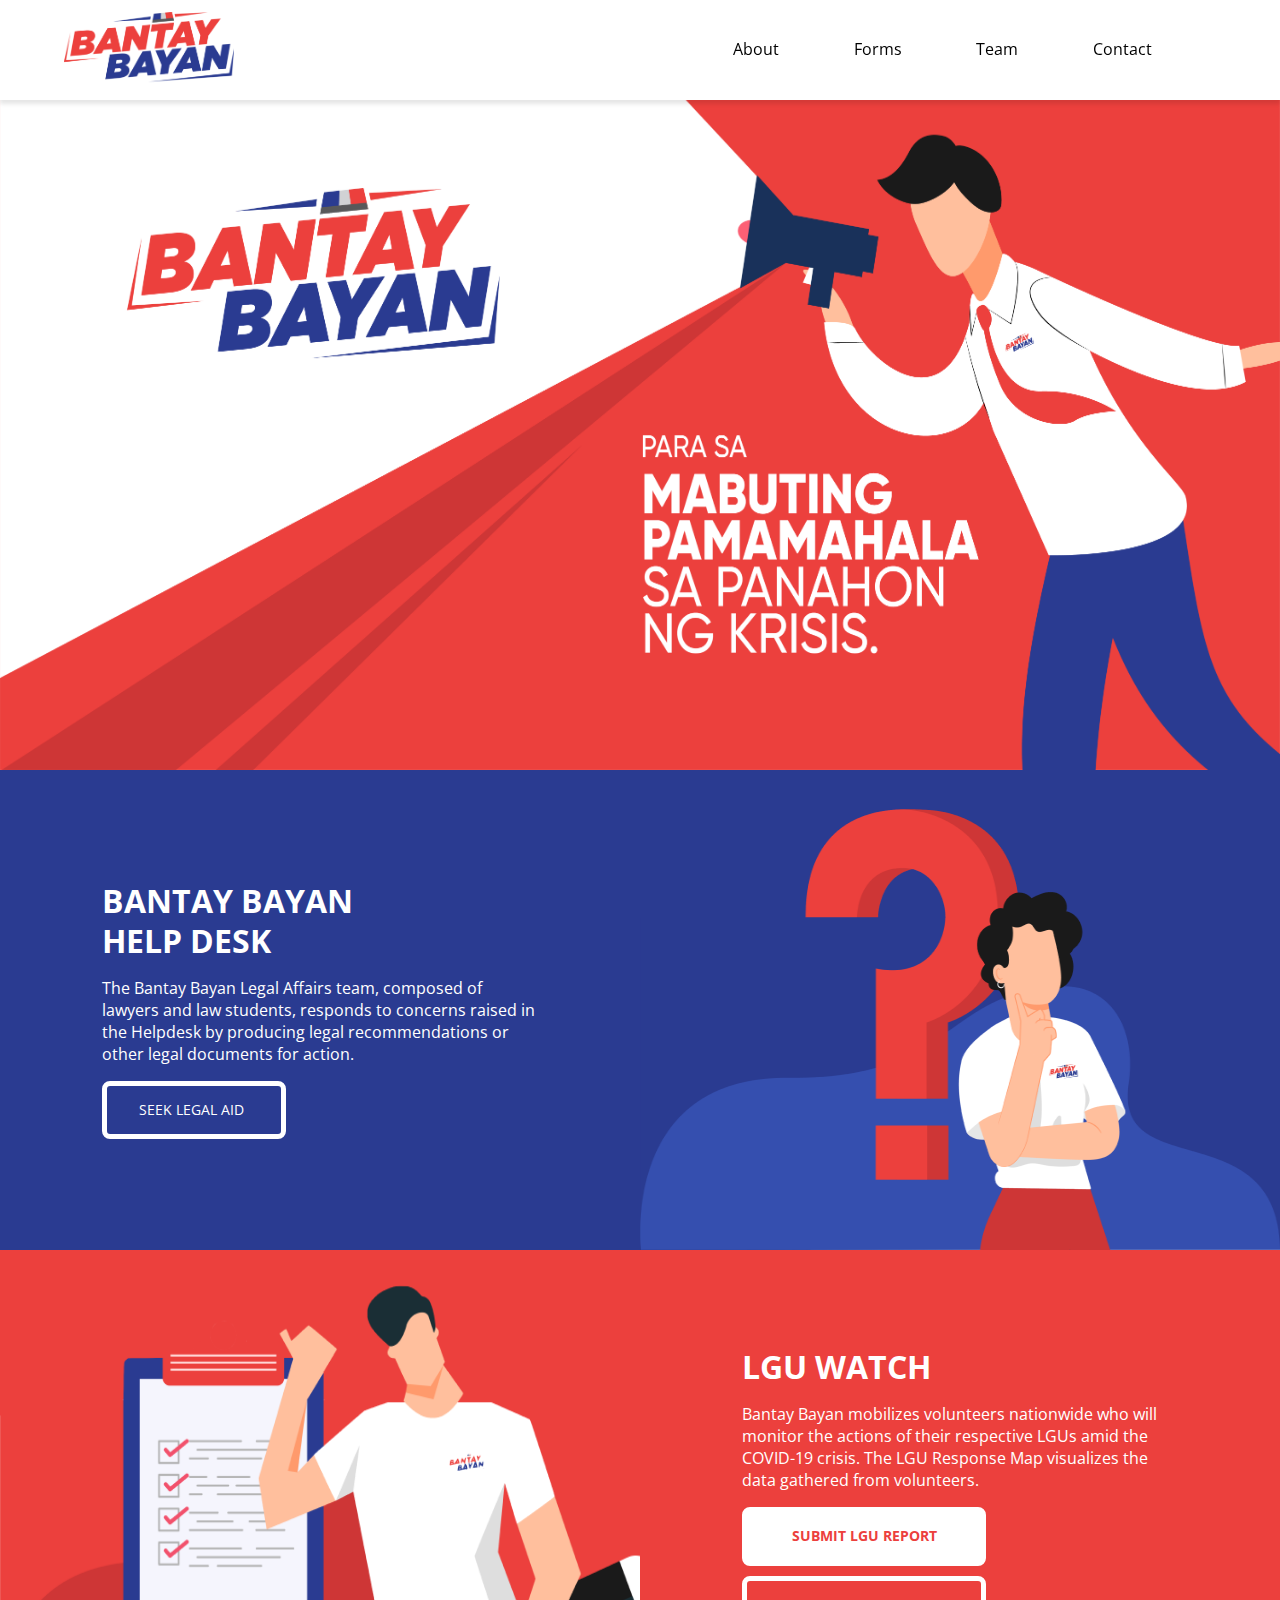
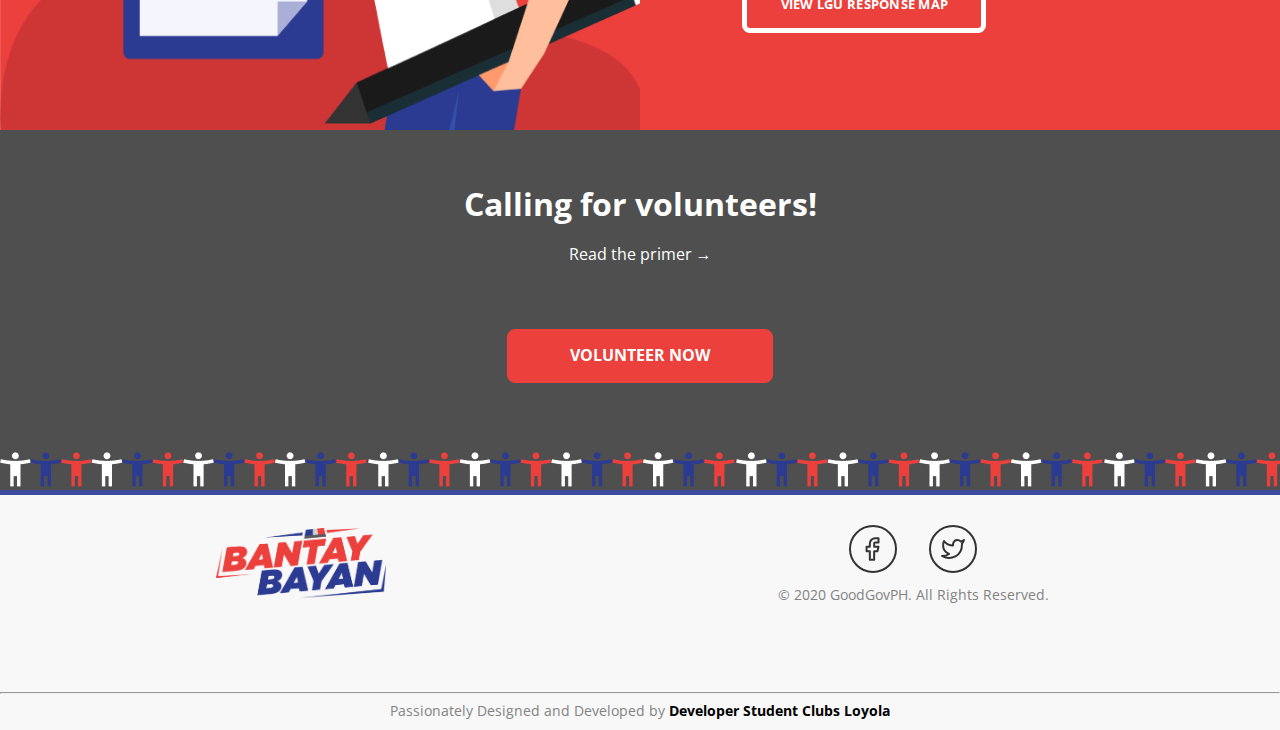
==== commit ff3f0129: "Merge pull request #15 from dsc-ateneo-de-manila-university/tanzell--launch-revisions" ====
--- a/public/index.html
+++ b/public/index.html
@@ -7,7 +7,7 @@
   <title>Home | Bantay Bayan</title>
   <meta property="og:title" content="Bantay Bayan" />
   <meta developer="Harvey Jay Sison" site="https://harveysison.com">
-  <meta developer="Tyrone Justin Sta. Maria" site="https://github.com/tanzellgo">
+  <meta developer="Tanzell Go" site="https://github.com/tanzellgo">
   <meta property="og:type" content="website" />
   <meta property="og:url" content="https://bantaybayan.com/" />
   <meta property="og:image" content="http://bantaybayan.com/src/assets/images/hero_image.png" />
@@ -62,22 +62,22 @@
 
       <!--Indepent Forms-->
       <li class="formsdrop_independent">
-        <a href="weekly-reports.html" rel="noopener noreferrer" class="WR_Form">Weekly Reports</a>
+        <a href="weekly-reports.html" class="WR_Form">Weekly Reports</a>
       </li>
       <li class="formsdrop_independent">
-        <a href="help-desk.html" rel="noopener noreferrer" class="HD_Form">Help Desk</a>
+        <a href="help-desk.html" class="HD_Form">Help Desk</a>
       </li>
       <li class="formsdrop_independent">
-        <a href="volunteers.html" rel="noopener noreferrer" class="V_Form">Volunteers</a>
+        <a href="volunteers.html" class="V_Form">Volunteers</a>
       </li>
       <!--End-->
 
       <li id="forms_id">
         <div class="forms">Forms</div>
         <div class="formsdrop">
-          <a href="weekly-reports.html" rel="noopener noreferrer">Weekly Reports</a>
-          <a href="help-desk.html" rel="noopener noreferrer">Help Desk</a>
-          <a href="volunteers.html" rel="noopener noreferrer">Volunteers</a>
+          <a href="weekly-reports.html">Weekly Reports</a>
+          <a href="help-desk.html">Help Desk</a>
+          <a href="volunteers.html">Volunteers</a>
         </div>
       </li>
       <!-- <li>
@@ -100,8 +100,8 @@
     <div class="helpdesk_content">
       <h1>BANTAY BAYAN <br> HELP DESK </h1>
       <p>
-        Gamit ang Bantay Bayan Helpdesk, maaaring mag-sumite ng tanong o reklamo ang bawat mamamayan ukol sa
-        pag-responde ng LGU sa <br> COVID-19.
+        The Bantay Bayan Legal Affairs team, composed of lawyers and law students, responds to concerns raised 
+        in the Helpdesk by producing legal recommendations or other legal documents for action.
       </p>
       <a href="help-desk.html">SEEK LEGAL AID</a>
     </div>
@@ -115,24 +115,23 @@
     <img class="survey_pic" src="./src/assets/images/weekly_response.png" alt="survey">
 
     <div class="survey_content">
-      <h1>WEEKLY LGU <br> RESPONSE SURVEY </h1>
+      <h1>LGU WATCH</h1>
       <p>
-        Gamit ang isang diagnostic tool (survey), linggo-linggong inaaseso ng bawat bantay-bayan ang LGU base. Narito
-        ang isang mapa na nagpapakita ng lawak ng mga tugon ng taong bayan patungkol
-        sa kanilang mga LGU.
+        Bantay Bayan mobilizes volunteers nationwide who will monitor the actions of their respective LGUs amid 
+        the COVID-19 crisis. The LGU Response Map visualizes the data gathered from volunteers. 
       </p>
-      <a href="weekly-reports.html" id="submit-lgu-response">SUBMIT LGU RESPONSE</a>
-      <a href="lgu-response-map.html" id="view-lgu-response">VIEW LGU RESPONSE</a>
+      <a href="weekly-reports.html" id="submit-lgu-response">SUBMIT LGU REPORT</a>
+      <a href="lgu-response-map.html" id="view-lgu-response">VIEW LGU RESPONSE MAP</a>
     </div>
   </div>
 
   <div class="volunteer">
     <div class="volunteer_content">
       <div class="volunteer_label">
-        <h1>Mag-volunteer Na!</h1>
-        <h3>Basahin ang primer &#8594;</h3>
+        <h1>Calling for volunteers!</h1>
+        <a href="./src/Bantay Bayan Primer.pdf" target="_blank" rel="noopener noreferrer">Read the primer &#8594;</a>
       </div>
-      <a href="volunteers.html">VOLUNTEER NOW</a>
+      <a href="volunteers.html" class="volunteer_button">VOLUNTEER NOW</a>
       <div class="minimen">
         <img src="./src/assets/images/Volunteers.png">
         <img src="./src/assets/images/Volunteers.png">
@@ -157,7 +156,7 @@
             </svg>
           </a>
 
-          <a href="https://www.facebook.com/BantayBayanTayo" target="_blank" rel="noopener noreferrer">
+          <a href="https://twitter.com/bantaybayantayo" target="_blank" rel="noopener noreferrer">
             <svg width="48" height="48" viewBox="0 0 48 48" fill="none" xmlns="http://www.w3.org/2000/svg">
               <circle cx="24" cy="24" r="23" stroke="#333333" stroke-width="2" />
               <path
--- a/public/src/stylesheets/styles.css
+++ b/public/src/stylesheets/styles.css
@@ -246,6 +246,11 @@
     text-decoration: none;
 }
 
+.helpdesk_content a:hover{
+    color: #2A3B91;
+    background-color: white; 
+}
+
 .helpdesk_pic {
     width: 50vw;
     max-width: 50%;
@@ -301,11 +306,37 @@
     padding: 16px 32px;
     border: 5px solid white;
     border-radius: 8px;
+    background-color: white;
+    color: #EC403D;
+    font-size: 14px;
+    font-family: 'Open Sans', sans-serif;
+    text-align: center;
+    text-decoration: none;
+}
+
+#submit-lgu-response:hover{
+    color: white;
+    background-color: #EC403D; 
+}
+
+#view-lgu-response {
+    width: 170px;
+    padding: 16px 32px;
+    margin-top: 10px;
+    border: 5px solid white;
+    border-radius: 8px;
     background-color: #EC403D;
     color: white;
-    font-size: 14px;
-    font-family: 'Open Sans', sans-serif;
+    font-size: 13px;
+    font-family: 'Open Sans', sans-serif;
+    letter-spacing: 0.02em;
+    text-align: center;
     text-decoration: none;
+}
+
+#view-lgu-response:hover{
+    color: #EC403D;
+    background-color: white;
 }
 
 .survey_pic {
@@ -338,7 +369,16 @@
     text-align: center;
 }
 
-.volunteer_content a {
+.volunteer_label a{
+    color: white;
+    font-family: 'Open Sans', sans-serif; 
+}
+
+.volunteer_label a:hover{
+    font-weight: 600;
+}
+
+.volunteer_button {
     width: 200px;
     height: 20px;
     font-family: 'Open Sans', sans-serif;
@@ -350,6 +390,12 @@
     border-radius: 8px;
     text-decoration: none;
     padding: 16px 32px;
+}
+
+.volunteer_button:hover{
+    border: 1px solid white;
+    background-color: white;
+    color: #EC403D;
 }
 
 .minimen {
@@ -390,10 +436,10 @@
 }
 
 .ovw_bantaybayan_content {
-    width: 35%;
-    margin: 10vh 5vw;
+    width: 40%;
+    margin: 8vh 3vw;
     color: black;
-    font-size: 17px;
+    font-size: 14px;
     font-family: 'Open Sans', sans-serif;
     line-height: 30px;
 }
@@ -519,6 +565,13 @@
 .citizen_mobilization_logo {
     width: 270px;
     height: 270px;
+}
+
+.criteria_head{
+    color: #3C4B9D;
+    font-family: 'Open Sans', sans-serif;
+    font-size: 24px;
+    font-weight: bold; 
 }
 
 .citizen_mobilization_cards {
@@ -786,7 +839,7 @@
     justify-content: center;
     align-items: center;
     flex-wrap: wrap;
-    width: 75%;
+    width: 85%;
     margin: auto;
     padding-bottom: 90px;
 }
@@ -807,11 +860,7 @@
     text-align: center;
 }
 
-.the_initiative_ph_logo,
-.kadiwa_logo,
-.kilos_logo,
-.advocates_logo,
-.skc_logo {
+.org_logos {
     object-fit: contain;
     width: 120px;
     height: 120px;
@@ -855,46 +904,53 @@
 }
 
 /*************************************************************************************************************/
-/*Structure Section*/
-.teams_structure {
-    width: 100vw;
-    max-width: 100%;
-    background: white;
-}
-
-.teams_structure_body {
-    display: flex;
-    justify-content: center;
-    align-items: center;
-    width: 100%;
-}
-
-.teams_structure_body img {
-    width: 90vw;
-    margin: 80px 0;
-}
-
-/*************************************************************************************************************/
-/*GoodGovPH and DSC Section*/
+/*Bantay Bayan Core Section*/
 .team {
     width: 100%;
 }
 
-.team_members {
-    display: flex;
+.team_body {
+    display: flex;
+    flex-direction: column;
     justify-content: space-around;
-    flex-wrap: wrap;
     width: 90%;
     padding: 5%;
 }
 
+.team_dept{
+    display: flex;
+    justify-content: space-around;
+    width: 100%;
+    flex-direction: column;
+    margin: 0 auto;
+}
+
+.team_dept h4{
+    font-family: 'Open Sans', sans-serif;
+    font-style: italic;
+    font-weight: 600;
+    font-size: 18px;
+    line-height: 25px;
+    color: #2A3B91;
+}
+
+.team_dept hr{
+    border: 0.5px solid #828282;
+    width: 100%;
+}
+
+.team_members{
+    display: flex;
+    flex-wrap: wrap;
+}
+
 .member {
     display: flex;
     flex-direction: column;
     align-items: center;
     width: 260px;
     height: 230px;
-    margin: 20px 0;
+    margin: 40px 10px;
 }
 
 .member img {
@@ -950,10 +1006,21 @@
 
 @media screen and (max-width: 1240px) {
 
+    .ovw_bantaybayan_content {
+        width: 90%;
+        margin: 4vh 3vw;
+    }
+
     .partner_subcontent1,
     .partner_subcontent2 {
         min-height: 450px;
     }
+
+    .member{
+        width: 33.33%;
+        margin: 40px 0;
+    }
+
 }
 
 @media screen and (max-width: 1000px) {
@@ -1071,10 +1138,6 @@
         display: none;
     }
 
-    .ovw_bantaybayan_content {
-        width: 75%;
-    }
-
     .citizen_mobilization_subcontent div {
         width: 100%;
     }
@@ -1115,6 +1178,12 @@
     }
 
 }
+@media screen and (max-width: 850px) {
+    .member{
+        width: 50%;
+    }
+}
+
 
 @media screen and (max-width: 700px) {
 
@@ -1144,7 +1213,18 @@
     }
 
     .ovw_bantaybayan_content {
-        font-size: 13px;
+        margin: 3vh 3vw;
+        font-size: 12px;
+    }
+
+    .member{
+        width: 100%;
+    }
+}
+
+@media screen and (max-width: 420px) {
+    .ovw_bantaybayan_content {
+        font-size: 11px;
     }
 }
 
@@ -1172,8 +1252,12 @@
     /*ABOUT SETTINGS*/
 
     .ovw_bantaybayan_content {
+        margin: 0 3vw;
         width: 100%;
-        font-size: 12px;
+    }
+
+    .ovw_bantaybayan_content p{
+        margin-top: 0;
     }
 
     .enm_bantaybayan_card1 p,
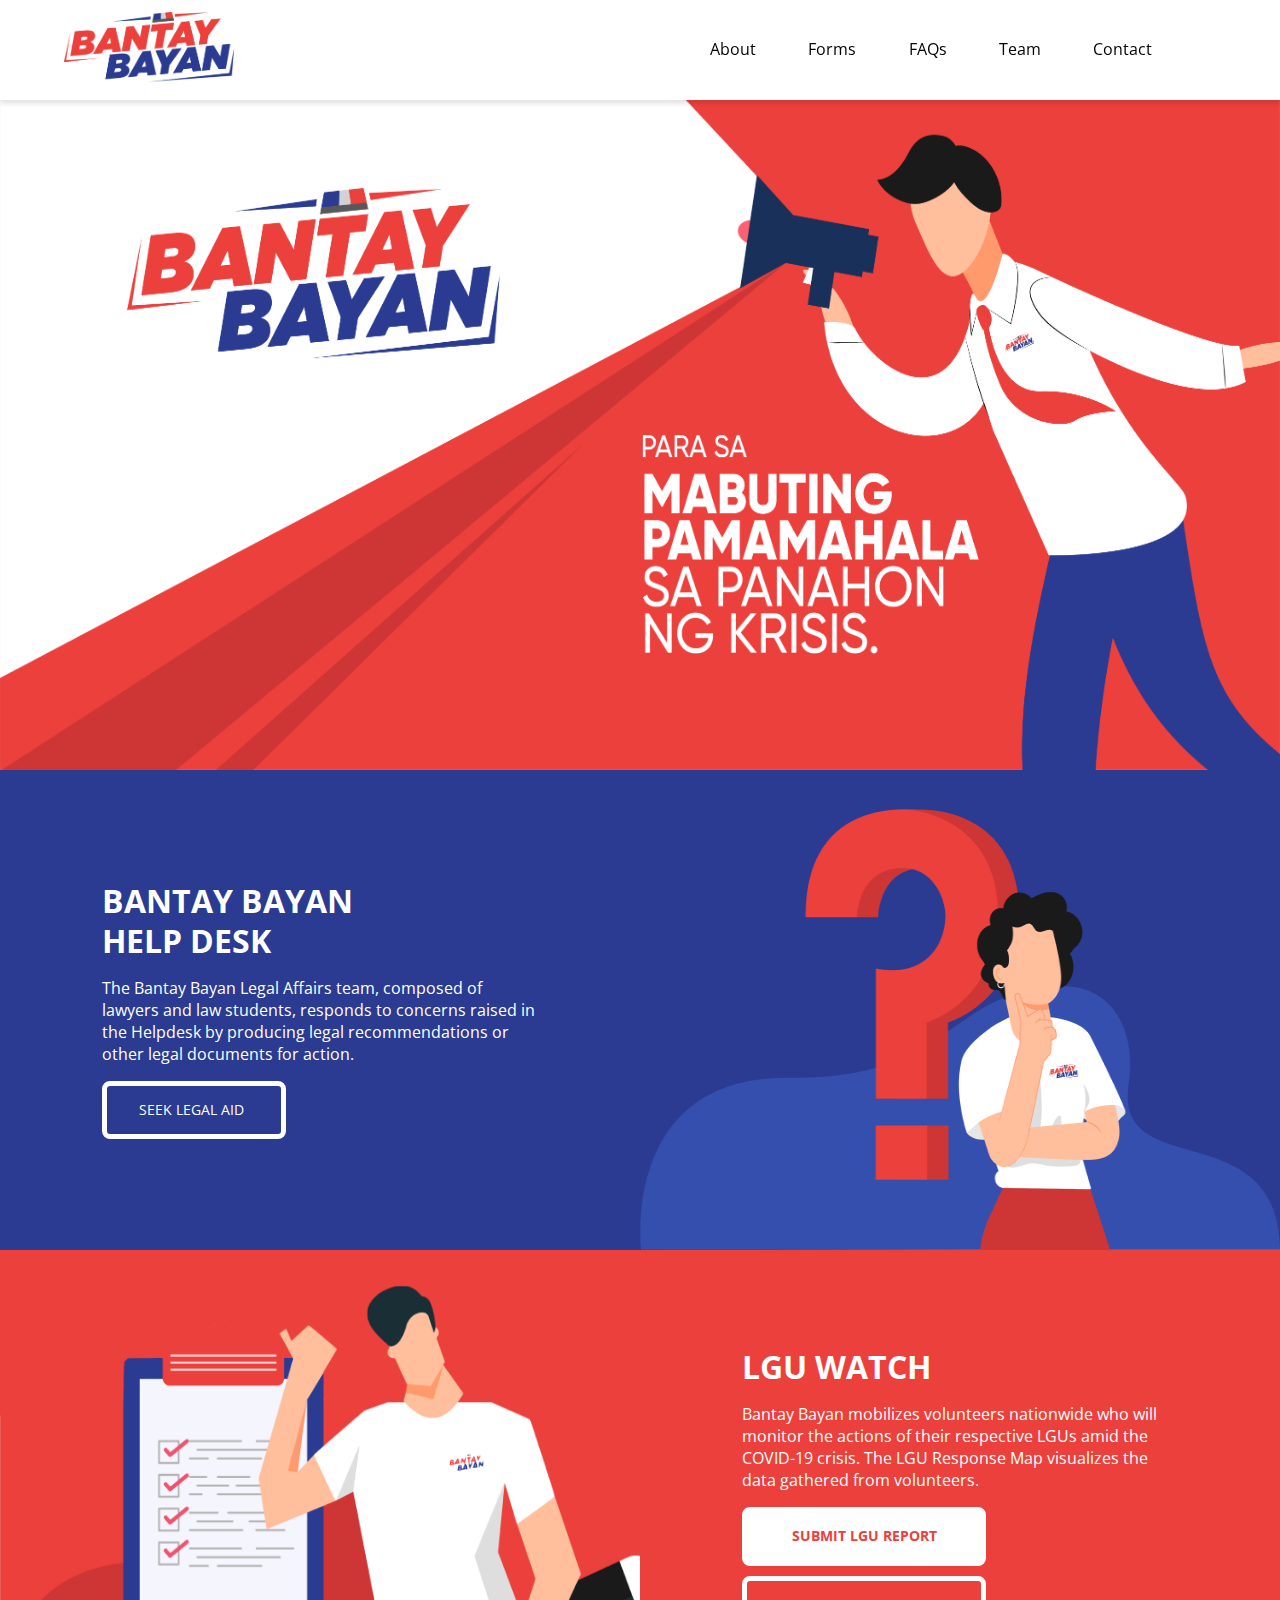
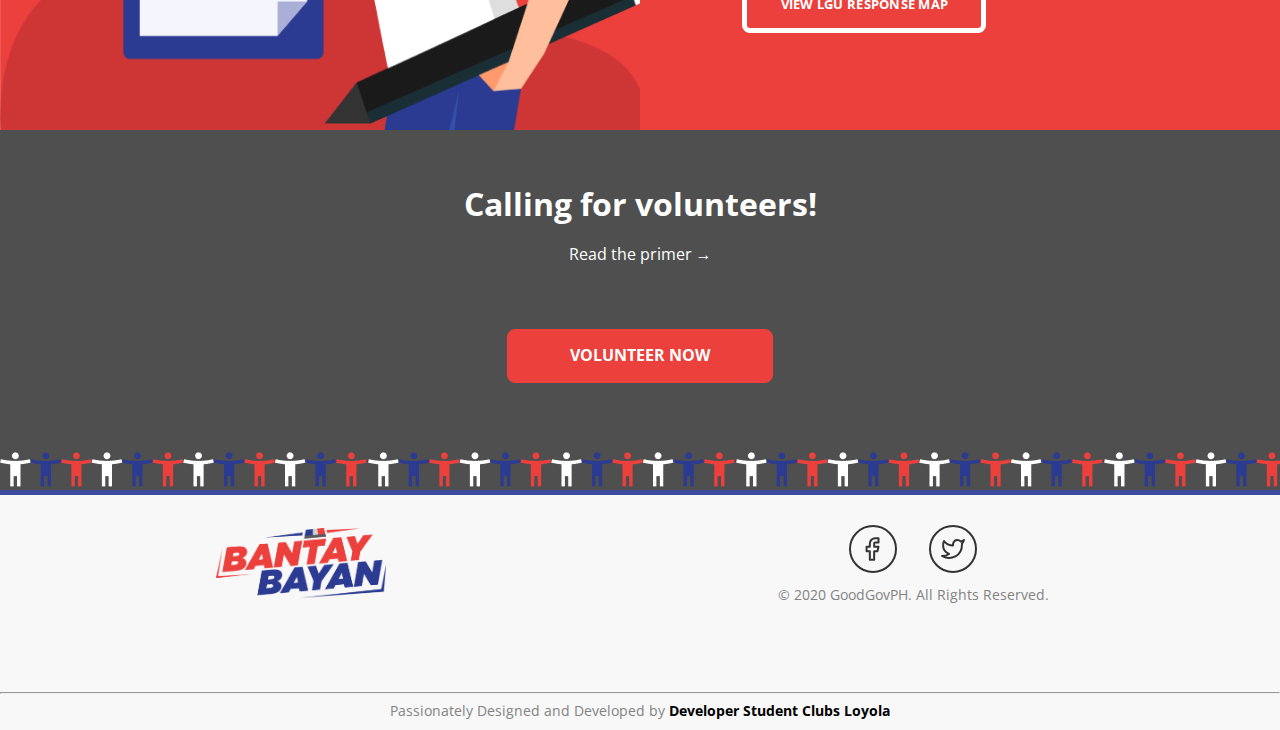
==== commit 0482bdca: "faqs updated (#22)" ====
--- a/public/index.html
+++ b/public/index.html
@@ -18,6 +18,8 @@
   <meta name="description"
     content="Ang Bantay Bayan ay citizen-watch program na inilunsad ng GoodGov PH upang siguraduhin na ang ating mga lokal na pamahalaan (LGU) ay may ginagawang mga hakbang sa mga pangangailangan ng mga mamamayan sa panahon ng krisis tulad ng COVID-19." />
 
+  <link rel="shortcut icon" href="./src/favicon.ico" type="image/x-icon">
+  <link rel="icon" href="./src/favicon.ico" type="image/x-icon">
   <!-- update the version number as needed -->
   <script defer src="/__/firebase/7.14.0/firebase-app.js"></script>
   <!-- include only the Firebase features as you need -->
@@ -80,9 +82,9 @@
           <a href="volunteers.html">Volunteers</a>
         </div>
       </li>
-      <!-- <li>
+      <li>
         <a class="faqs" href="faqs.html">FAQs</a>
-      </li> -->
+      </li> 
       <li>
         <a class="team" href="teams.html">Team</a>
       </li>
@@ -100,7 +102,7 @@
     <div class="helpdesk_content">
       <h1>BANTAY BAYAN <br> HELP DESK </h1>
       <p>
-        The Bantay Bayan Legal Affairs team, composed of lawyers and law students, responds to concerns raised 
+        The Bantay Bayan Legal Affairs team, composed of lawyers and law students, responds to concerns raised
         in the Helpdesk by producing legal recommendations or other legal documents for action.
       </p>
       <a href="help-desk.html">SEEK LEGAL AID</a>
@@ -117,8 +119,8 @@
     <div class="survey_content">
       <h1>LGU WATCH</h1>
       <p>
-        Bantay Bayan mobilizes volunteers nationwide who will monitor the actions of their respective LGUs amid 
-        the COVID-19 crisis. The LGU Response Map visualizes the data gathered from volunteers. 
+        Bantay Bayan mobilizes volunteers nationwide who will monitor the actions of their respective LGUs amid
+        the COVID-19 crisis. The LGU Response Map visualizes the data gathered from volunteers.
       </p>
       <a href="weekly-reports.html" id="submit-lgu-response">SUBMIT LGU REPORT</a>
       <a href="lgu-response-map.html" id="view-lgu-response">VIEW LGU RESPONSE MAP</a>
@@ -172,7 +174,8 @@
     <div class="footerDSC">
       <hr />
       <label>Passionately Designed and Developed by
-        <a href="https://dscadmu.org">Developer Student Clubs Loyola</a></label>
+        <a href="https://dscadmu.org" rel="noopener noreferrer" target="_blank">Developer Student Clubs
+          Loyola</a></label>
     </div>
   </footer>
 </body>
--- a/public/src/stylesheets/styles.css
+++ b/public/src/stylesheets/styles.css
@@ -246,9 +246,9 @@
     text-decoration: none;
 }
 
-.helpdesk_content a:hover{
+.helpdesk_content a:hover {
     color: #2A3B91;
-    background-color: white; 
+    background-color: white;
 }
 
 .helpdesk_pic {
@@ -314,9 +314,9 @@
     text-decoration: none;
 }
 
-#submit-lgu-response:hover{
+#submit-lgu-response:hover {
     color: white;
-    background-color: #EC403D; 
+    background-color: #EC403D;
 }
 
 #view-lgu-response {
@@ -334,7 +334,7 @@
     text-decoration: none;
 }
 
-#view-lgu-response:hover{
+#view-lgu-response:hover {
     color: #EC403D;
     background-color: white;
 }
@@ -369,12 +369,12 @@
     text-align: center;
 }
 
-.volunteer_label a{
+.volunteer_label a {
     color: white;
-    font-family: 'Open Sans', sans-serif; 
-}
-
-.volunteer_label a:hover{
+    font-family: 'Open Sans', sans-serif;
+}
+
+.volunteer_label a:hover {
     font-weight: 600;
 }
 
@@ -392,7 +392,7 @@
     padding: 16px 32px;
 }
 
-.volunteer_button:hover{
+.volunteer_button:hover {
     border: 1px solid white;
     background-color: white;
     color: #EC403D;
@@ -485,6 +485,7 @@
     background: white;
     box-shadow: 0 4px 8px 0 rgba(0, 0, 0, 0.2);
     transition: 0.3s;
+    margin: 16px 0;
 }
 
 .enm_bantaybayan_card1 h1,
@@ -567,11 +568,11 @@
     height: 270px;
 }
 
-.criteria_head{
+.criteria_head {
     color: #3C4B9D;
     font-family: 'Open Sans', sans-serif;
     font-size: 24px;
-    font-weight: bold; 
+    font-weight: bold;
 }
 
 .citizen_mobilization_cards {
@@ -917,7 +918,7 @@
     padding: 5%;
 }
 
-.team_dept{
+.team_dept {
     display: flex;
     justify-content: space-around;
     width: 100%;
@@ -925,7 +926,7 @@
     margin: 0 auto;
 }
 
-.team_dept h4{
+.team_dept h4 {
     font-family: 'Open Sans', sans-serif;
     font-style: italic;
     font-weight: 600;
@@ -934,12 +935,12 @@
     color: #2A3B91;
 }
 
-.team_dept hr{
+.team_dept hr {
     border: 0.5px solid #828282;
     width: 100%;
 }
 
-.team_members{
+.team_members {
     display: flex;
     flex-wrap: wrap;
 }
@@ -1016,7 +1017,7 @@
         min-height: 450px;
     }
 
-    .member{
+    .member {
         width: 33.33%;
         margin: 40px 0;
     }
@@ -1178,8 +1179,9 @@
     }
 
 }
+
 @media screen and (max-width: 850px) {
-    .member{
+    .member {
         width: 50%;
     }
 }
@@ -1217,7 +1219,7 @@
         font-size: 12px;
     }
 
-    .member{
+    .member {
         width: 100%;
     }
 }
@@ -1256,7 +1258,7 @@
         width: 100%;
     }
 
-    .ovw_bantaybayan_content p{
+    .ovw_bantaybayan_content p {
         margin-top: 0;
     }
 
